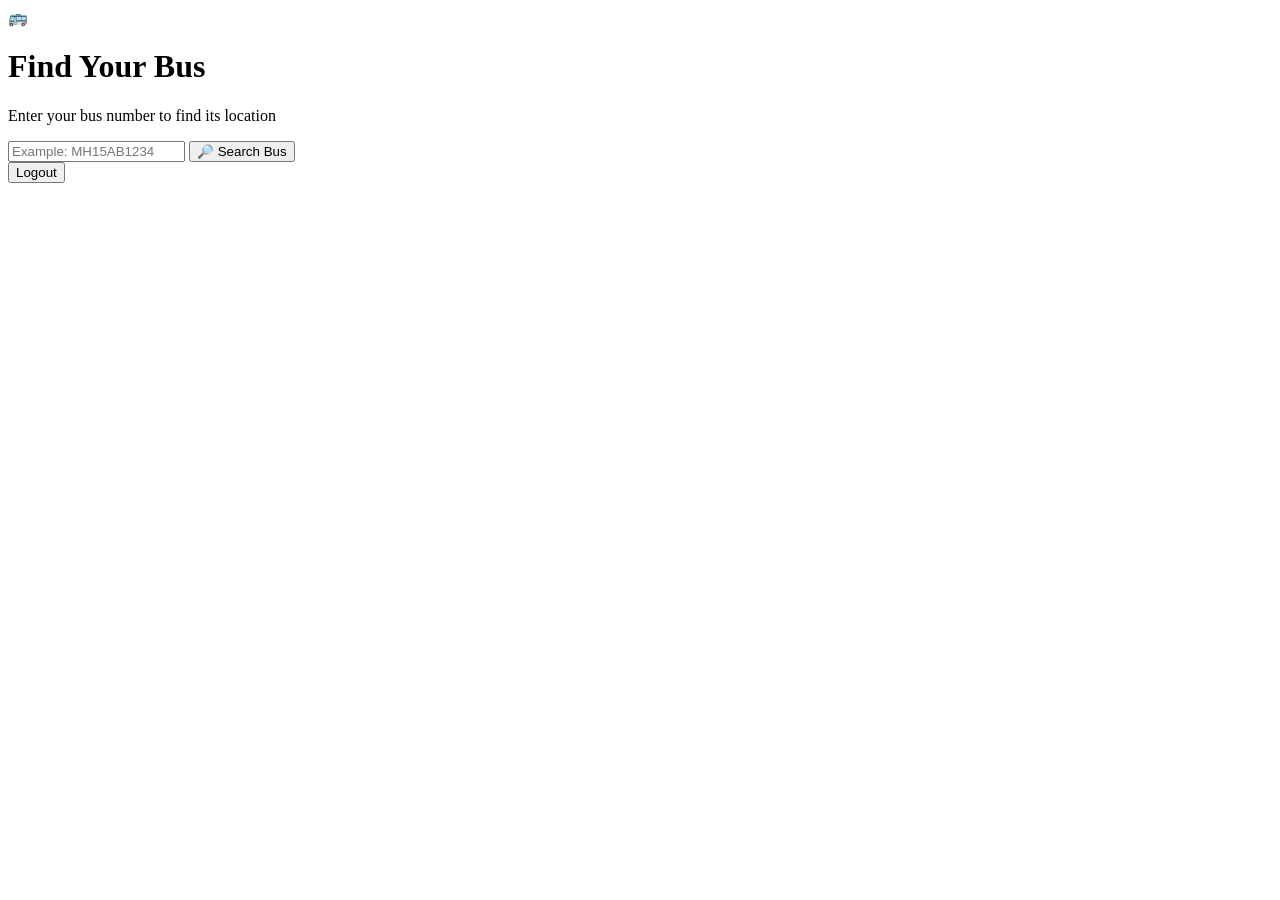
==== customer.html @ eeca82ca "Add files via upload" ====
<!DOCTYPE html>
<html lang="en">

<head>

    <meta charset="UTF-8">

    <meta
        name="viewport"
        content="width=device-width, initial-scale=1.0"
    >

    <title>BusTrack - Find Your Bus</title>

    <!-- Main CSS -->
    <link
        rel="stylesheet"
        href="css/style.css"
    >

</head>


<body>

    <!-- =====================================
         CUSTOMER CONTAINER
    ====================================== -->

    <div class="login-container">

        <div class="login-box">

            <!-- Bus Icon -->
            <div class="login-icon">
                🚌
            </div>


            <!-- Heading -->
            <h1>
                Find Your Bus
            </h1>


            <p class="login-subtitle">
                Enter your bus number to find its location
            </p>


            <!-- =================================
                 BUS SEARCH
            ================================== -->

            <input
                type="text"
                id="searchBus"
                placeholder="Example: MH15AB1234"
                autocomplete="off"
            >


            <button
                type="button"
                class="login-btn"
                id="searchButton"
            >
                🔎 Search Bus
            </button>


            <!-- =================================
                 BUS RESULT
            ================================== -->

            <div id="busResult"></div>


            <!-- =================================
                 LOGOUT
            ================================== -->

            <button
                type="button"
                class="login-btn"
                id="logoutButton"
            >
                Logout
            </button>


        </div>

    </div>


    <!-- =====================================
         CUSTOMER JAVASCRIPT
    ====================================== -->

    <script
        type="module"
        src="js/customer.js"
    ></script>

</body>

</html>
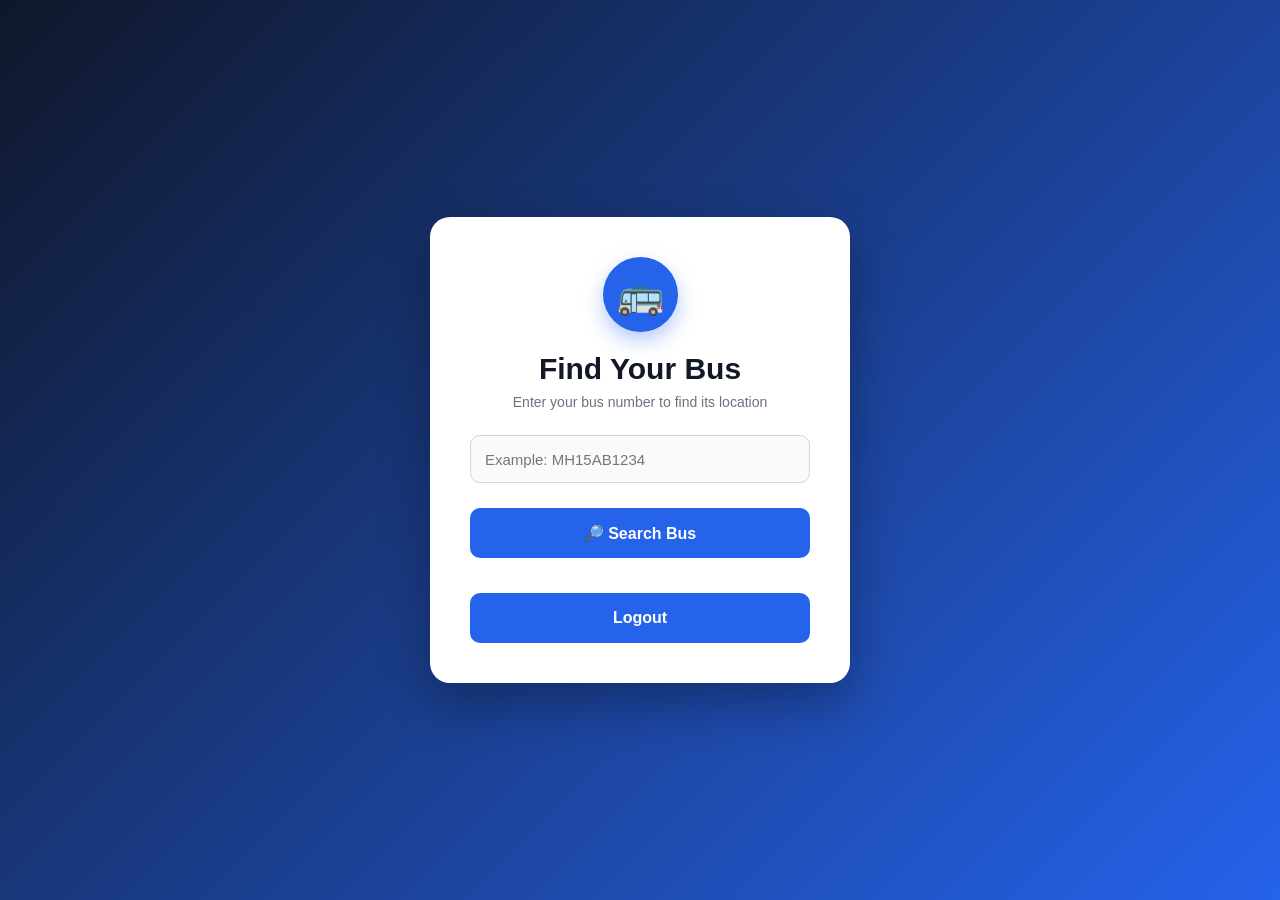
==== commit a5c6508b: "Fix HTML structure and update CSS link" ====
--- a/customer.html
+++ b/customer.html
@@ -15,7 +15,7 @@
     <!-- Main CSS -->
     <link
         rel="stylesheet"
-        href="css/style.css"
+        href="style.css"
     >
 
 </head>
@@ -105,4 +105,4 @@
 
 </body>
 
-</html>+</html>
--- a/style.css
+++ b/style.css
@@ -0,0 +1,873 @@
+/* =========================================
+   GLOBAL RESET
+========================================= */
+
+* {
+    margin: 0;
+    padding: 0;
+    box-sizing: border-box;
+}
+
+html {
+    scroll-behavior: smooth;
+}
+
+body {
+    font-family: Arial, Helvetica, sans-serif;
+    min-height: 100vh;
+    background: #f8fafc;
+}
+
+a {
+    text-decoration: none;
+}
+
+button,
+input,
+select {
+    font-family: inherit;
+}
+
+
+/* =========================================
+   HOME PAGE - NAVBAR
+========================================= */
+
+.navbar {
+    height: 70px;
+    width: 100%;
+
+    background: #ffffff;
+
+    display: flex;
+    justify-content: space-between;
+    align-items: center;
+
+    padding: 0 8%;
+
+    box-shadow: 0 2px 10px rgba(0, 0, 0, 0.08);
+
+    position: relative;
+    z-index: 10;
+}
+
+.logo {
+    font-size: 23px;
+    font-weight: bold;
+    color: #2563eb;
+}
+
+.nav-links {
+    display: flex;
+    align-items: center;
+    gap: 25px;
+}
+
+.nav-links a {
+    color: #374151;
+    font-size: 14px;
+    font-weight: 600;
+
+    transition: 0.3s ease;
+}
+
+.nav-links a:hover {
+    color: #2563eb;
+}
+
+.nav-register {
+    background: #2563eb;
+    color: #ffffff !important;
+
+    padding: 10px 18px;
+    border-radius: 8px;
+
+    transition: 0.3s ease;
+}
+
+.nav-register:hover {
+    background: #1d4ed8;
+    transform: translateY(-1px);
+}
+
+
+/* =========================================
+   HOME PAGE - HERO
+========================================= */
+
+.hero {
+    min-height: calc(100vh - 70px);
+
+    padding: 70px 20px;
+
+    text-align: center;
+
+    background: linear-gradient(
+        135deg,
+        #0f172a,
+        #2563eb
+    );
+
+    color: #ffffff;
+}
+
+.hero-content {
+    max-width: 750px;
+    margin: 0 auto;
+
+    color: #ffffff;
+}
+
+.hero-icon {
+    font-size: 60px;
+    margin-bottom: 15px;
+}
+
+.hero h1 {
+    font-size: 52px;
+    line-height: 1.15;
+
+    color: #ffffff;
+
+    margin-bottom: 20px;
+}
+
+.hero h1 span {
+    display: block;
+    color: #93c5fd;
+}
+
+.hero p {
+    max-width: 600px;
+
+    margin: 0 auto;
+
+    color: #dbeafe;
+
+    font-size: 18px;
+    line-height: 1.6;
+}
+
+
+/* =========================================
+   HOME PAGE - BUTTONS
+========================================= */
+
+.hero-buttons {
+    display: flex;
+    justify-content: center;
+    gap: 15px;
+
+    margin-top: 30px;
+}
+
+.primary-btn,
+.secondary-btn {
+    display: inline-block;
+
+    padding: 14px 28px;
+
+    border-radius: 10px;
+
+    font-weight: bold;
+
+    transition: 0.3s ease;
+}
+
+.primary-btn {
+    background: #ffffff;
+    color: #2563eb;
+}
+
+.primary-btn:hover {
+    background: #eff6ff;
+    transform: translateY(-2px);
+}
+
+.secondary-btn {
+    border: 2px solid #ffffff;
+    color: #ffffff;
+}
+
+.secondary-btn:hover {
+    background: #ffffff;
+    color: #2563eb;
+    transform: translateY(-2px);
+}
+
+
+/* =========================================
+   HOME PAGE - FEATURES
+========================================= */
+
+.features {
+    display: flex;
+    justify-content: center;
+    gap: 20px;
+
+    max-width: 1000px;
+
+    margin: 70px auto 0;
+}
+
+.feature-card {
+    width: 280px;
+
+    background: #ffffff;
+
+    padding: 25px;
+
+    border-radius: 15px;
+
+    box-shadow:
+        0 10px 30px rgba(0, 0, 0, 0.15);
+
+    transition: 0.3s ease;
+}
+
+.feature-card:hover {
+    transform: translateY(-5px);
+
+    box-shadow:
+        0 15px 35px rgba(0, 0, 0, 0.20);
+}
+
+.feature-icon {
+    font-size: 35px;
+    margin-bottom: 10px;
+}
+
+.feature-card h3 {
+    color: #111827;
+    margin-bottom: 8px;
+}
+
+.feature-card p {
+    color: #6b7280;
+    font-size: 14px;
+    line-height: 1.5;
+}
+
+
+/* =========================================
+   FOOTER
+========================================= */
+
+footer {
+    background: #0f172a;
+
+    color: #9ca3af;
+
+    text-align: center;
+
+    padding: 20px;
+
+    font-size: 13px;
+}
+
+
+/* =========================================
+   REGISTER PAGE
+========================================= */
+
+.register-container {
+    min-height: 100vh;
+
+    display: flex;
+    justify-content: center;
+    align-items: center;
+
+    padding: 30px 15px;
+
+    background: linear-gradient(
+        135deg,
+        #0f172a,
+        #2563eb
+    );
+}
+
+.register-box {
+    width: 100%;
+    max-width: 450px;
+
+    background: #ffffff;
+
+    padding: 40px;
+
+    border-radius: 20px;
+
+    box-shadow:
+        0 20px 50px rgba(0, 0, 0, 0.3);
+}
+
+
+/* REGISTER ICON */
+
+.bus-icon {
+    width: 75px;
+    height: 75px;
+
+    margin: 0 auto 20px;
+
+    border-radius: 50%;
+
+    background: #2563eb;
+
+    display: flex;
+    justify-content: center;
+    align-items: center;
+
+    font-size: 38px;
+
+    box-shadow:
+        0 8px 20px rgba(37, 99, 235, 0.35);
+}
+
+
+/* REGISTER TITLE */
+
+.register-box h1 {
+    text-align: center;
+
+    font-size: 30px;
+
+    color: #111827;
+
+    margin-bottom: 8px;
+}
+
+.register-box .subtitle {
+    text-align: center;
+
+    color: #6b7280;
+
+    font-size: 14px;
+
+    margin-bottom: 25px;
+}
+
+
+/* REGISTER FORM */
+
+#registerForm {
+    display: flex;
+    flex-direction: column;
+}
+
+
+/* LABEL */
+
+#registerForm label {
+    display: block;
+
+    margin-top: 15px;
+    margin-bottom: 7px;
+
+    color: #374151;
+
+    font-size: 14px;
+
+    font-weight: bold;
+}
+
+
+/* INPUT + SELECT */
+
+#registerForm input,
+#registerForm select {
+    width: 100%;
+
+    height: 48px;
+
+    padding: 0 14px;
+
+    border: 1px solid #d1d5db;
+
+    border-radius: 10px;
+
+    outline: none;
+
+    background: #f9fafb;
+
+    font-size: 15px;
+
+    transition: 0.3s ease;
+}
+
+#registerForm input:focus,
+#registerForm select:focus {
+    border-color: #2563eb;
+
+    background: #ffffff;
+
+    box-shadow:
+        0 0 0 3px rgba(37, 99, 235, 0.12);
+}
+
+
+/* =========================================
+   DRIVER BUS SECTION
+========================================= */
+
+#driverSection {
+    display: none;
+}
+
+#driverSection input {
+    text-transform: uppercase;
+}
+
+
+/* =========================================
+   REGISTER BUTTON
+========================================= */
+
+#registerForm button {
+    width: 100%;
+
+    height: 50px;
+
+    margin-top: 25px;
+
+    border: none;
+
+    border-radius: 10px;
+
+    background: #2563eb;
+
+    color: #ffffff;
+
+    font-size: 16px;
+
+    font-weight: bold;
+
+    cursor: pointer;
+
+    transition: 0.3s ease;
+}
+
+#registerForm button:hover {
+    background: #1d4ed8;
+
+    transform: translateY(-2px);
+
+    box-shadow:
+        0 8px 20px rgba(37, 99, 235, 0.3);
+}
+
+
+/* REGISTER → LOGIN */
+
+.login-text {
+    text-align: center;
+
+    margin-top: 22px;
+
+    color: #6b7280;
+
+    font-size: 14px;
+}
+
+.login-text a {
+    color: #2563eb;
+
+    font-weight: bold;
+}
+
+.login-text a:hover {
+    text-decoration: underline;
+}
+
+
+/* =========================================
+   LOGIN PAGE
+========================================= */
+
+.login-container {
+    min-height: 100vh;
+
+    display: flex;
+    justify-content: center;
+    align-items: center;
+
+    padding: 20px;
+
+    background: linear-gradient(
+        135deg,
+        #0f172a,
+        #2563eb
+    );
+}
+
+.login-box {
+    width: 100%;
+    max-width: 420px;
+
+    background: #ffffff;
+
+    padding: 40px;
+
+    border-radius: 20px;
+
+    box-shadow:
+        0 20px 50px rgba(0, 0, 0, 0.3);
+}
+
+
+/* LOGIN ICON */
+
+.login-icon {
+    width: 75px;
+    height: 75px;
+
+    margin: 0 auto 20px;
+
+    border-radius: 50%;
+
+    background: #2563eb;
+
+    display: flex;
+    justify-content: center;
+    align-items: center;
+
+    font-size: 38px;
+
+    box-shadow:
+        0 8px 20px rgba(37, 99, 235, 0.35);
+}
+
+
+/* LOGIN TITLE */
+
+.login-box h1 {
+    text-align: center;
+
+    font-size: 30px;
+
+    color: #111827;
+
+    margin-bottom: 8px;
+}
+
+.login-subtitle {
+    text-align: center;
+
+    color: #6b7280;
+
+    font-size: 14px;
+
+    margin-bottom: 25px;
+}
+
+
+/* LOGIN FORM */
+
+#loginForm {
+    display: flex;
+    flex-direction: column;
+}
+
+#loginForm label {
+    margin-top: 15px;
+    margin-bottom: 7px;
+
+    color: #374151;
+
+    font-size: 14px;
+
+    font-weight: bold;
+}
+
+#loginForm input {
+    width: 100%;
+
+    height: 48px;
+
+    padding: 0 14px;
+
+    border: 1px solid #d1d5db;
+
+    border-radius: 10px;
+
+    outline: none;
+
+    background: #f9fafb;
+
+    font-size: 15px;
+
+    transition: 0.3s ease;
+}
+
+#loginForm input:focus {
+    border-color: #2563eb;
+
+    background: #ffffff;
+
+    box-shadow:
+        0 0 0 3px rgba(37, 99, 235, 0.12);
+}
+
+
+/* LOGIN BUTTON */
+
+.login-btn {
+    width: 100%;
+
+    min-height: 50px;
+
+    margin-top: 25px;
+
+    border: none;
+
+    border-radius: 10px;
+
+    background: #2563eb;
+
+    color: #ffffff;
+
+    font-size: 16px;
+
+    font-weight: bold;
+
+    cursor: pointer;
+
+    transition: 0.3s ease;
+}
+
+.login-btn:hover {
+    background: #1d4ed8;
+
+    transform: translateY(-2px);
+
+    box-shadow:
+        0 8px 20px rgba(37, 99, 235, 0.25);
+}
+
+
+/* LOGIN → REGISTER */
+
+.register-text {
+    text-align: center;
+
+    margin-top: 22px;
+
+    color: #6b7280;
+
+    font-size: 14px;
+}
+
+.register-text a {
+    color: #2563eb;
+
+    font-weight: bold;
+}
+
+.register-text a:hover {
+    text-decoration: underline;
+}
+
+
+/* =========================================
+   BACK HOME
+========================================= */
+
+.back-home {
+    display: block;
+
+    text-align: center;
+
+    margin-top: 20px;
+
+    color: #6b7280;
+
+    font-size: 14px;
+
+    transition: 0.3s ease;
+}
+
+.back-home:hover {
+    color: #7099f1;
+}
+
+
+/* =========================================
+   CUSTOMER PAGE
+========================================= */
+
+#searchBus {
+    width: 100%;
+
+    height: 48px;
+
+    padding: 0 14px;
+
+    border: 1px solid #d1d5db;
+
+    border-radius: 10px;
+
+    outline: none;
+
+    background: #f9fafb;
+
+    font-size: 15px;
+
+    transition: 0.3s ease;
+}
+
+#searchBus:focus {
+    border-color: #2563eb;
+
+    background: #ffffff;
+
+    box-shadow:
+        0 0 0 3px rgba(37, 99, 235, 0.12);
+}
+
+#busResult {
+    width: 100%;
+
+    margin-top: 10px;
+
+    color: #374151;
+
+    line-height: 1.5;
+}
+
+#busResult h3 {
+    color: #111827;
+
+    margin-bottom: 8px;
+}
+
+#busResult p {
+    font-size: 14px;
+
+    margin-bottom: 5px;
+}
+
+
+/* =========================================
+   DRIVER PAGE
+========================================= */
+
+#driverBus {
+    text-align: center;
+
+    margin: 20px 0 12px;
+
+    color: #111827;
+
+    font-size: 20px;
+}
+
+#gpsStatus {
+    text-align: center;
+
+    color: #6b7280;
+
+    font-size: 14px;
+
+    margin-bottom: 10px;
+}
+
+
+/* =========================================
+   MOBILE RESPONSIVE
+========================================= */
+
+@media (max-width: 700px) {
+
+    .navbar {
+        padding: 0 20px;
+    }
+
+    .nav-links {
+        gap: 10px;
+    }
+
+    .nav-links a {
+        font-size: 12px;
+    }
+
+    .hero {
+        padding: 60px 20px;
+    }
+
+    .hero h1 {
+        font-size: 38px;
+    }
+
+    .hero p {
+        font-size: 16px;
+    }
+
+    .features {
+        flex-direction: column;
+        align-items: center;
+
+        margin-top: 50px;
+    }
+
+    .feature-card {
+        width: 100%;
+        max-width: 350px;
+    }
+
+    .hero-buttons {
+        flex-direction: column;
+
+        width: 100%;
+        max-width: 300px;
+
+        margin-left: auto;
+        margin-right: auto;
+    }
+
+    .register-box,
+    .login-box {
+        padding: 30px 22px;
+    }
+
+    .register-box h1,
+    .login-box h1 {
+        font-size: 26px;
+    }
+}
+
+
+/* =========================================
+   VERY SMALL SCREENS
+========================================= */
+
+@media (max-width: 420px) {
+
+    .navbar {
+        height: auto;
+
+        padding-top: 15px;
+        padding-bottom: 15px;
+
+        flex-direction: column;
+
+        gap: 12px;
+    }
+
+    .nav-links {
+        width: 100%;
+
+        justify-content: center;
+    }
+
+    .hero h1 {
+        font-size: 32px;
+    }
+
+    .hero-icon {
+        font-size: 50px;
+    }
+
+    .register-box,
+    .login-box {
+        padding: 25px 18px;
+    }
+}
